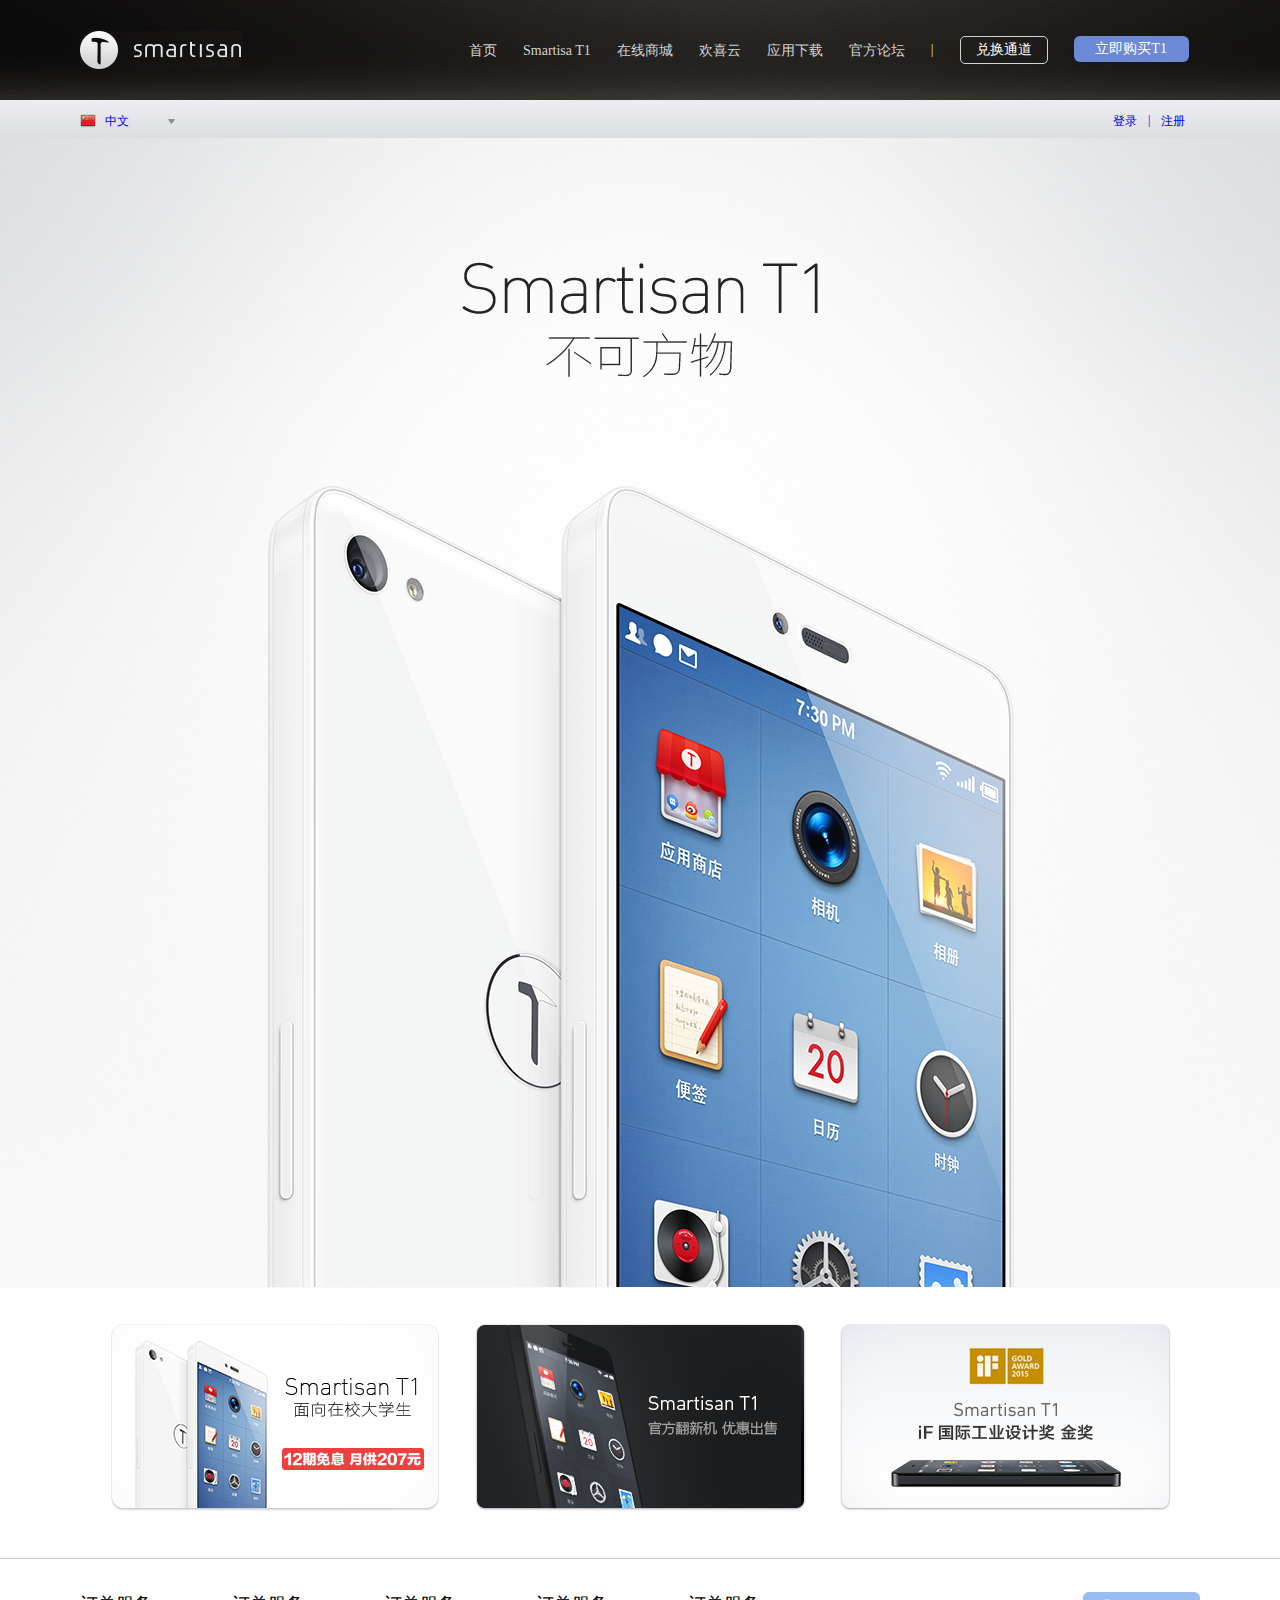
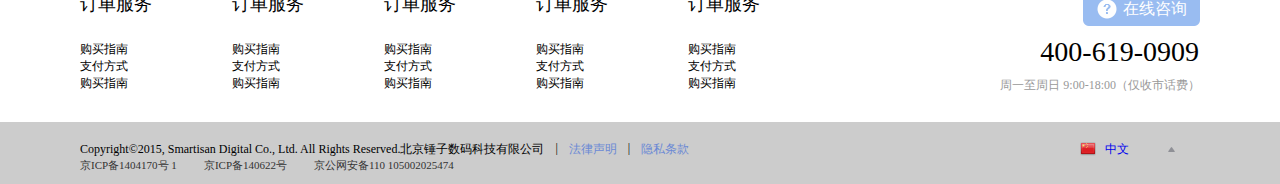
==== index.html @ 6a3a8b6c "index" ====
<!DOCTYPE html PUBLIC "-//W3C//DTD XHTML 1.0 Transitional//EN" "http://www.w3.org/TR/xhtml1/DTD/xhtml1-transitional.dtd">
<html xmlns="http://www.w3.org/1999/xhtml">
<head>
<meta name="keywords"content=""/>
<meta name="description" content="��ƪ��ҳ�ĸ�����һ�λ�������վ�Ľ�һ������"/>
<meta name="author"  content="��ҳ���ߵ�����">
<meta name="robots" content="" />
<meta http-equiv="Content��Type" content="text/html; charset=gb2312">
<title>������ҳ</title>
<link rel="stylesheet" type="text/css" href="./css/index.css">
</head>

<body>
<!--��������ʼ-->
   <div class="mainbavbox">
        <div class="mainbav">
		    <div  class="mainbav-left">
		          <img src="./images/chuizi_03.png">
		     </div>
			 <ul  class="mainbav-right">
			       <li class="mainbav-li"><a class="a" href="#">��ҳ</a></li>
			       <li class="mainbav-li"><a class="a" href="#">Smartisa T1</a></li>
			       <li class="mainbav-li"><a class="a" href="#">�����̳�</a></li>
			       <li class="mainbav-li"><a class="a" href="#">��ϲ��</a></li>
			       <li class="mainbav-li"><a class="a" href="#">Ӧ������</a></li>
			       <li class="mainbav-li"><a class="a" href="#">�ٷ���̳</a></li>
			       <li class="mainbav-li a">|</li>
			       <li class="mainbav-li"><a   id="a1" href="#">�һ�ͨ��</a></li>
			       <li class="mainbav-li"><a id="a2" href="#">��������T1</a></li>
			 </ul>
		</div>
   </div>
<!--������-->
   <div   class="navbox">
        <div class="nav">
		      <div class="nav-left">
			       <div class="nav-left-li nav-left-flag " ><img  src="./images/flag.png"></div>
		           <div class="nav-left-li"><a class="words" href="#">����</a></div>
				   <div class="nav-left-li "><img class="jiantou" src="./images/language-arrow.png"></div>
			  </div>
			  <ul class="nav-right">
			       <li class="nav-right-li"><a class="words1" href="#">��¼</a></li>
			       <li class="nav-right-li"><a class="words1" href="#">|</a></li>
			       <li class="nav-right-li"><a class="words1" href="#">ע��</a></li>
			  </ul>
		</div>
 </div>
   <!--����-->
   <div class="contentbox">
         <div class="content">
		     <img class="timu" src="./images/index-intro-image.png">
		     <img class="tupian" src="./images/index-product-image-white.png">
		 </div>
   </div>
  <!--����-->
 <div class="bottombox">
 <div class="bottom">
      <img class="bottom-left" src="./images/banner-instalment.png">
      <img class="bottom-center" src="./images/retread.png">
      <img  src="./images/banner-gold-award.png">
 </div>
 </div>       
 <!--ָ��-->
  <div class="guildbox">
     <div class="guild">
        <div class="one">
		     <div class="dingdan">��������</div >
		     <div><a id="one" href="#">����ָ��</a></div >
		     <div><a id="one" href="#">֧����ʽ</a></div >
		     <div><a id="one" href="#">����ָ��</a></div >
          </div>
		   <div class="two">
		     <div class="dingdan">��������</div >
		     <div><a id="one" href="#">����ָ��</a></div >
		     <div><a id="one" href="#">֧����ʽ</a></div >
		     <div><a id="one" href="#">����ָ��</a></div >
          </div>
		   <div class="three">
		     <div class="dingdan">��������</div >
		     <div><a id="one" href="#">����ָ��</a></div >
		     <div><a id="one" href="#">֧����ʽ</a></div >
		     <div><a id="one" href="#">����ָ��</a></div >
          </div>
		   <div class="four">
		     <div class="dingdan">��������</div >
		     <div><a id="one" href="#">����ָ��</a></div >
		     <div><a id="one" href="#">֧����ʽ</a></div >
		     <div><a id="one" href="#">����ָ��</a></div >
          </div>
		   <div class="five">
		     <div class="dingdan">��������</div >
		     <div><a id="one" href="#">����ָ��</a></div >
		     <div><a id="one" href="#">֧����ʽ</a></div >
		     <div><a id="one" href="#">����ָ��</a></div >
          </div>
		    <div class="wenhao" ><a id="wenhao" href="#">������ѯ</a></div>
			<div class="number"><a href="#" id="number">400-619-0909</a></div>
			<div class="time"><a href="#" id="time">��һ������ 9:00-18:00�������л��ѣ�</a></div>
     </div>
  </div>
<!--β-->
  <div class="footbox">
  <div class="foot">
        <div class="foot-left">
		       <div class="foot-left-one">
                    <div class="company">Copyright&copy;2015, Smartisan Digital Co., Ltd. All Rights Reserved.������������Ƽ����޹�˾</div>
                    <div class="company shu">|</div>
		            <div class="yinsi company"><a id="yinsi" href="#">��������</a></div>
			        <div class="shu company">|</div>
		            <div class="yinsi company"><a id="yinsi" href="#">��˽����</a></div>
			  </div>
			  <div class="foot-left-left">
			        <div class="mo">��ICP��1404170�� 1</div>
			        <div class="mo">��ICP��140622��</div>
			        <div class="mo">����������110 105002025474</div>
				</div>
        </div>
		<div class="foot-right">
		        <div class="foot-right-box">
				      <div class="foot-right-flag " id="flag"><img  src="./images/flag.png"></div>
		              <div class="foot-right-flag"><a class="words" href="#">����</a></div>
				      <div class="foot-right-flag"><img class="jiantou" src="./images/language-arrow-footer.png"></div>
				</div>
		</div>
</div>
  </div>
  </div>

   <!--<ul>
        <li>gtfh</li>
        <li>fdgsdg</li>
        <li>sfd</li>
        <li>gdfgd</li>
   </ul>-->
   </body>
</html>
---- css/index.css ----
body,p,ul,li,ol,dl,dt,dd,h1,h2,h3,h4,h5,h6,input{
    margin:0;
	padding:0;
	list-style:none;/*ȥ��СԲ��*/
	font-family:"΢���ź�"
	
}
a{
   text-decoration:none;}
.mainbavbox{
     width:100%;
	 height:100px;
	 background:url(../images/top-pumel-bg.jpg);
	 
}
.mainbav{
    width:1120px;
	height:69px;

	margin:0 auto;
	padding-top:31px;
}
.mainbav-left{
   width:161px;
   height:38px;

   float:left;
}
.mainbav-right{
   width:757px;
   height:38px;
   
   float:right;
}
.mainbav-li{
   float:left;
   margin-left:26px;
   line-height:38px;
    
}
.a{
text-decoration:none;
  font-size:14px;
  color:#d3d3d3;
}

.a:hover{color:white;}

#a1{
       display:block;
       width:86px;
	   height:26px;
	   border:1px #d3d3d3 solid;
	   border-radius:5px;
	   line-height:26px;
	   text-align:center;
	   margin:5px 0;
	   color:white;
	  font-size:14px;
}
   #a1:hover{border-color:white;}
#a2{
     display:block;
     width:115px;
	 height:26px;
	 background:#6b89d5;
	 border-radius:6px;
	 line-height:26px;
	   text-align:center;
	   margin:5px 0;
	   color:white;
	   	  font-size:14px;
}
 #a2:hover{background-color:white;}
 #a2:hover{color:black;}



.navbox{
     width:100%;
	 height:38px;
	 background:url(../images/global-gray-bg-light.jpg);

}
.nav{
    width:1120px;
	height:38px;

    margin:0 auto;
	padding-top:13px;
}
.nav-left{
    width:100px;
	height:15px;

    float:left;
	font-size:12px;
	
}

.nav-left-li{
   float:left;
}
.nav-left-flag{
   width:16px;
   height:15px;

   overflow:hidden;
}

.words{
 margin:0 9px;
   
}
.nav-right{
    width:98px;
	height:15px;
    float:right;

	font-size:12px;
}
.nav-right-li{
    float:left;
}
.jiantou{
   margin-top:6px;
   margin-left:30px;
  
}
.jiantou:hover{
    transform:rotate(180deg);
   transition:all 2s ease;
}
.words1{
   margin-left:11px;
}
.contentbox{
    width:100%;
	height:1150px;
	background:url(../images/index-background-image.jpg) -300px 0;

}
.content{
   width:1120px;
   height:1026px;

   margin:0 auto;
   text-align:center;
   padding-top:124px;

}
.timu{
  margin:0 auto 108px; 
  display:block; 
}





.bottombox{
   width:100%;
   height:186px;

   margin-top:36px;
}
.bottom{
   width:1120px;
   height:186px;

   margin:0 auto;
}
.bottom-left{

    margin-left:30px;
}

.bottom-center{
  margin:0 30px;
}




.guildbox{
   width:100%;
   height:163px;
   border-top:1px #ccc solid;
   background:white;
   margin-top:48px;
}
.guild{
   width:1120px;
   height:163px;
   background:white;
   margin:0 auto;
   border:1px solid white;
}


.dingdan{
   margin:32px 80px  25px 0;
   font-size:18px;
}

.one,.two,.three,.four,.five{
   float:left;

}
#one{
       color:black;
	   font-size:12px;
}
#one:hover{color:#6b89d5;}
.wenhao{
   width:77px;
   height:34px;
   margin:32px 0  0 113px;
   float:right;

   background:url(../img/need-help-button.png);
     padding-left:40px;
}
#wenhao{
    width:97px;
   height:34px;
    color:white;
   font-size:16px;
   line-height:34px;
   text-align:center;
}
.number{
   
   float:right;
}
#number{
     width:230px;
   height:51px;
   border:1px solid white;
   text-align:center;
   line-height:51px;
   font-size:28px;
   color:black;
}
.time{
  float:right;
}
#time{
     width:230px;
   height:17px;
   text-align:center;
   line-height:17px;
   font-size:12px;
   color:#999;
}
.footbox{
   width:100%;
   height:62px;
   background:#ccc;

}
.foot{
   width:1120px;
   height:43px;
   background:#ccc;
   margin:0 auto;
   padding-top:19px;
}
.foot-left{
  float:left;
}
.foot-left-one{
    width:700px;
	height:15px;
}
.company{
   font-size:12px;
      float:left;
   margin-right:11px;
}

.yinsi{
   float:left;
}
#yinsi{
      font-size:12px;
	  color:#6b89d5;

}

.foot-left-left{
    width:500px;
	height:15px;
}
.mo{
   font-size:11px;
   color:#333;
     float:left;
	 margin-right:27px;
}
.foot-right-flag{
   float:left;
}
.foot-right-box{
   width:120px;
   height:38px;
   background:#ccc;
  }
  .foot-right{
    float:right;
  }
  #flag{
     width:16px;
   height:15px;

   overflow:hidden;
  }
  .words{
    font-size:12px;
  }
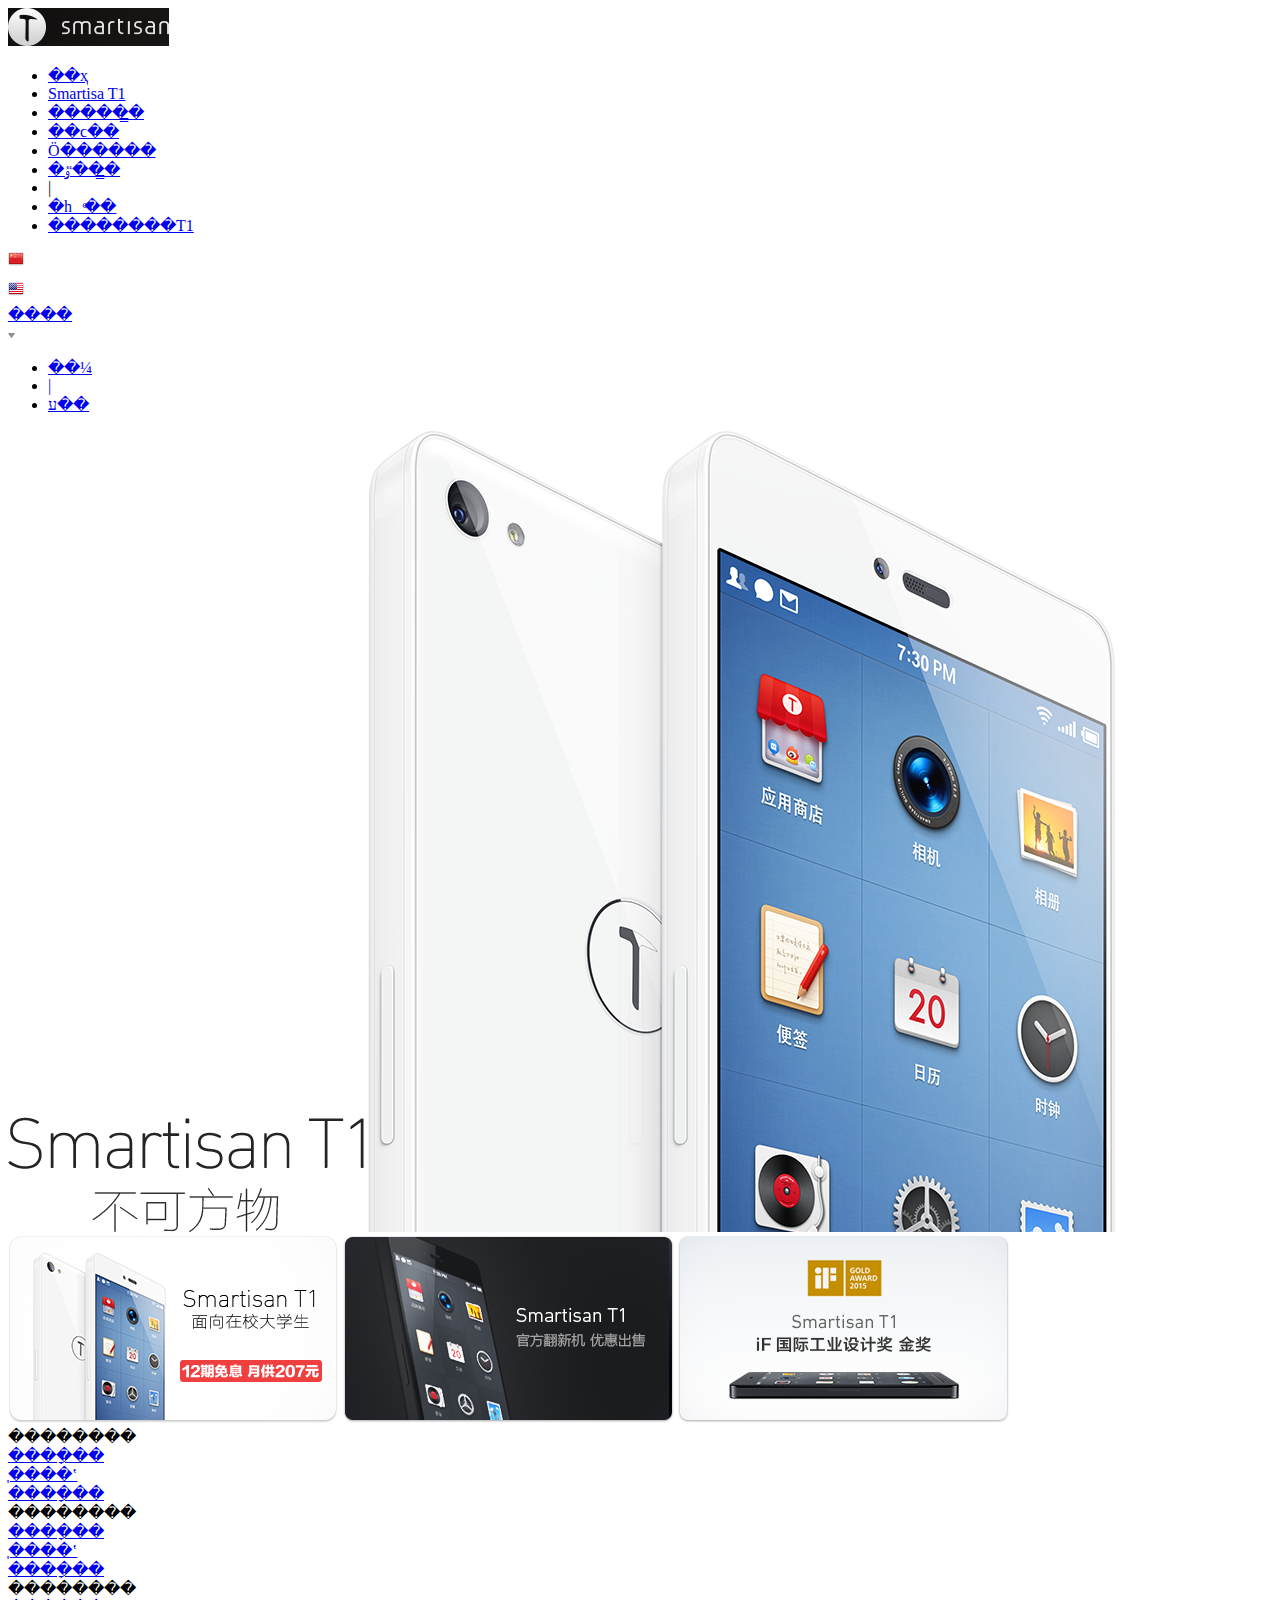
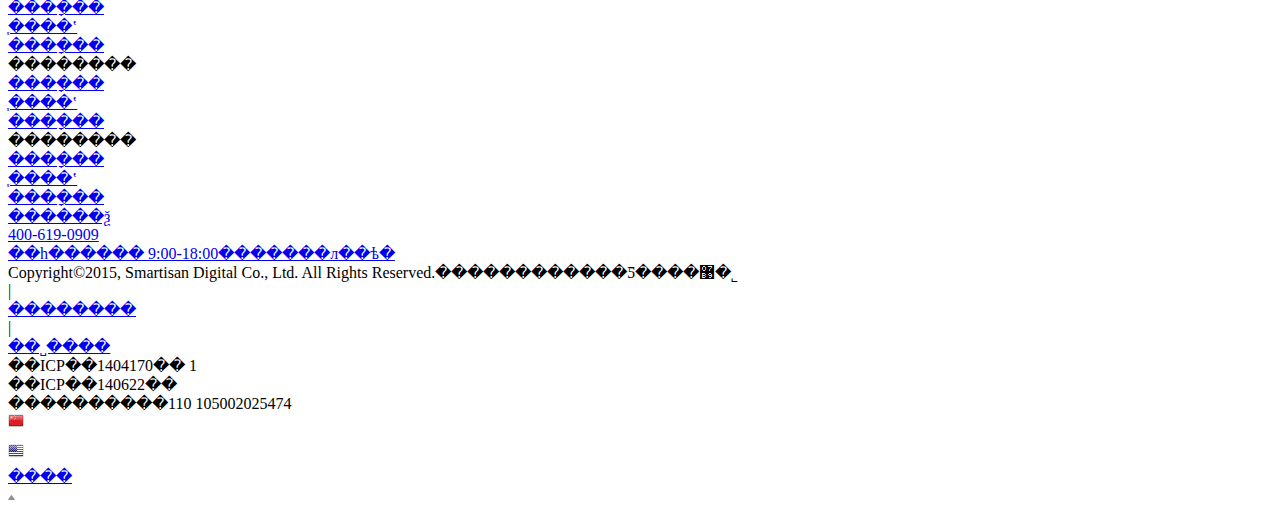
==== commit 1e79ee2d: "con" ====
--- a/index.html
+++ b/index.html
@@ -1,15 +1,9 @@
-<!DOCTYPE html PUBLIC "-//W3C//DTD XHTML 1.0 Transitional//EN" "http://www.w3.org/TR/xhtml1/DTD/xhtml1-transitional.dtd">
-<html xmlns="http://www.w3.org/1999/xhtml">
+<!doctype html>
+<html lang="en">
 <head>
-<meta name="keywords"content=""/>
-<meta name="description" content="��ƪ��ҳ�ĸ�����һ�λ�������վ�Ľ�һ������"/>
-<meta name="author"  content="��ҳ���ߵ�����">
-<meta name="robots" content="" />
-<meta http-equiv="Content��Type" content="text/html; charset=gb2312">
-<title>������ҳ</title>
-<link rel="stylesheet" type="text/css" href="./css/index.css">
+	<meta charset="UTF-8" />
+	<title>Document</title>
 </head>
-
 <body>
 <!--��������ʼ-->
    <div class="mainbavbox">
@@ -134,3 +128,6 @@
    </ul>-->
    </body>
 </html>
+
+
+
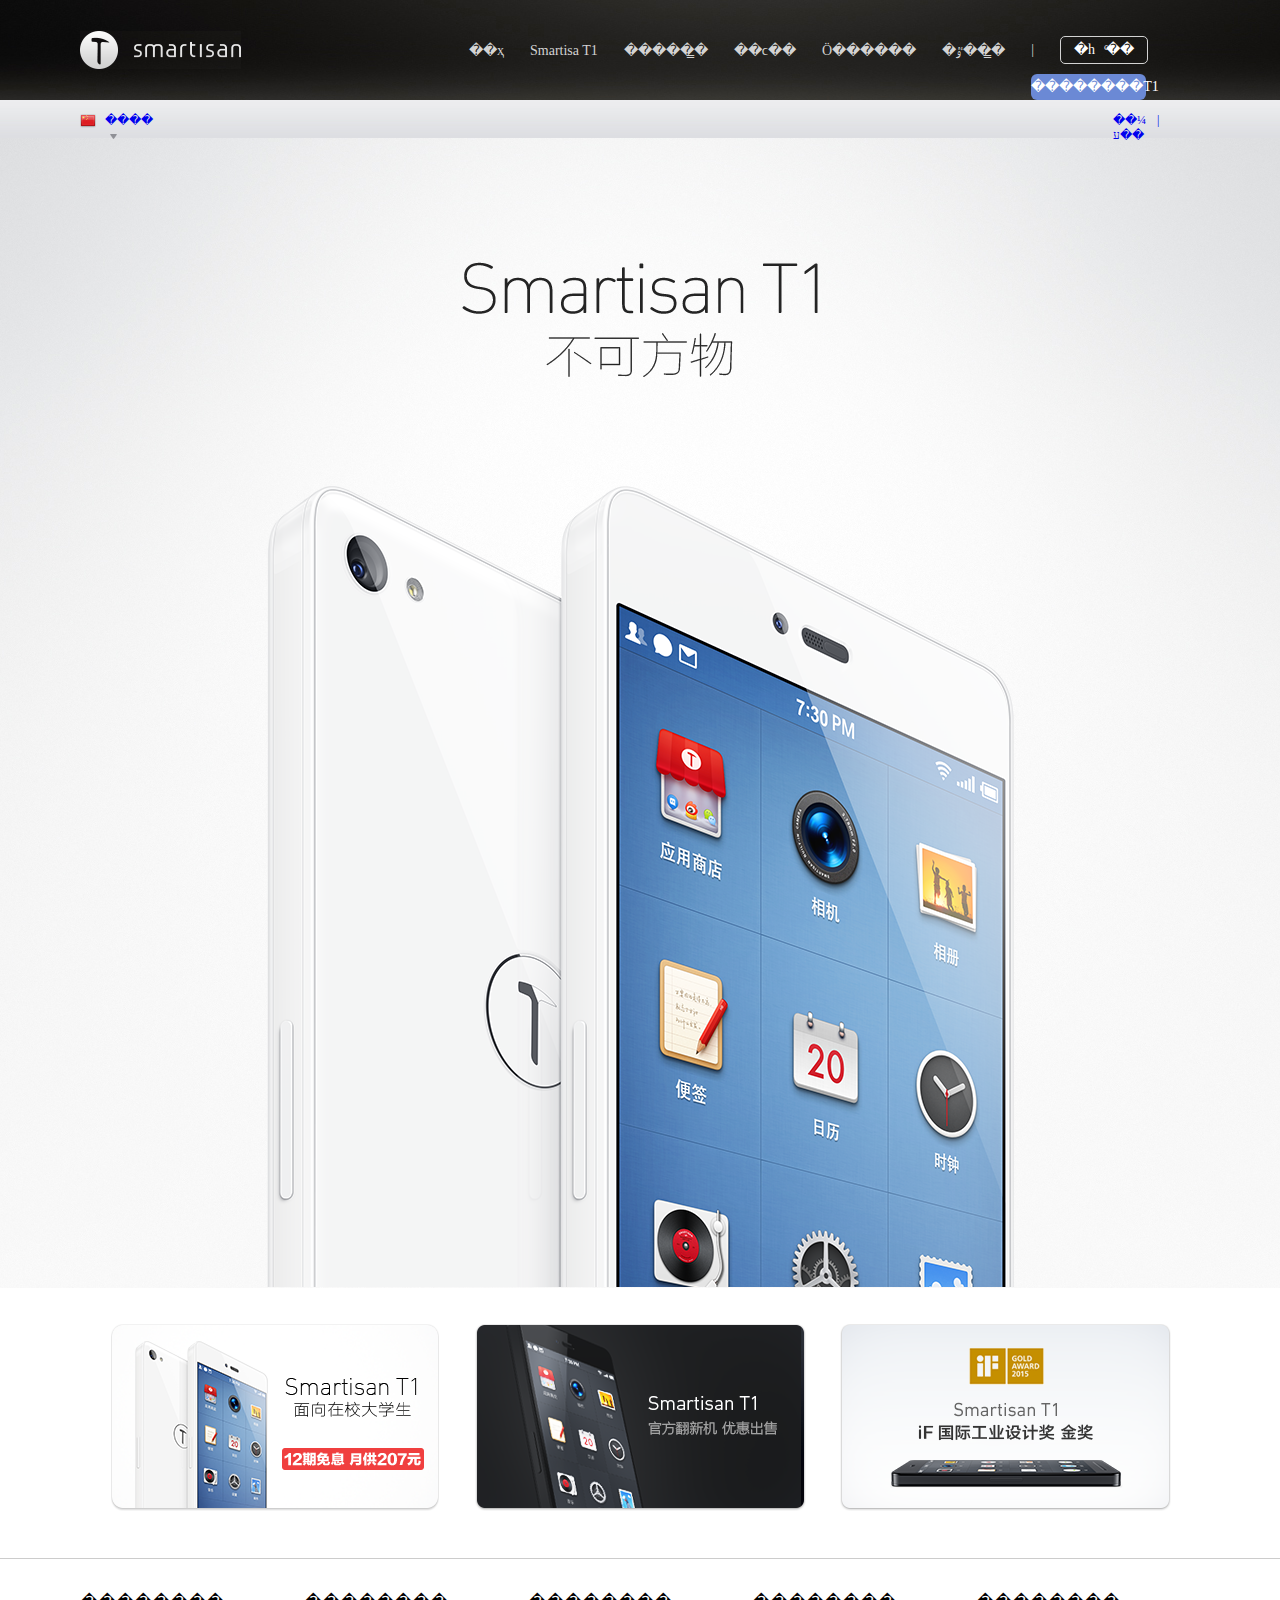
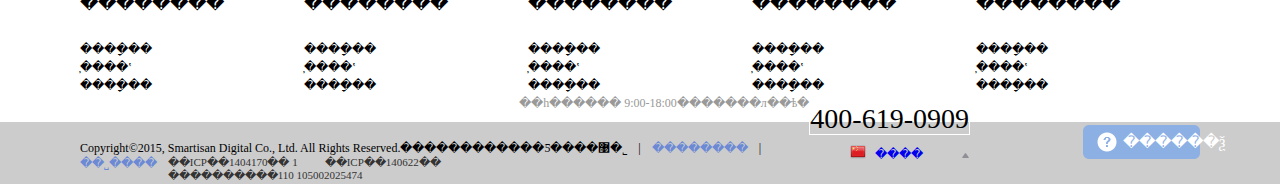
==== commit e8b3c783: "css" ====
--- a/index.html
+++ b/index.html
@@ -4,6 +4,7 @@
 	<meta charset="UTF-8" />
 	<title>Document</title>
 </head>
+<link rel="stylesheet" href="css/index.css">
 <body>
 <!--��������ʼ-->
    <div class="mainbavbox">
--- a/css/index.css
+++ b/css/index.css
@@ -0,0 +1,320 @@
+body,p,ul,li,ol,dl,dt,dd,h1,h2,h3,h4,h5,h6,input{
+    margin:0;
+	padding:0;
+	list-style:none;/*ȥ��СԲ��*/
+	font-family:"΢���ź�"
+	
+}
+a{
+   text-decoration:none;}
+.mainbavbox{
+     width:100%;
+	 height:100px;
+	 background:url(../images/top-pumel-bg.jpg);
+	 
+}
+.mainbav{
+    width:1120px;
+	height:69px;
+
+	margin:0 auto;
+	padding-top:31px;
+}
+.mainbav-left{
+   width:161px;
+   height:38px;
+
+   float:left;
+}
+.mainbav-right{
+   width:757px;
+   height:38px;
+   
+   float:right;
+}
+.mainbav-li{
+   float:left;
+   margin-left:26px;
+   line-height:38px;
+    
+}
+.a{
+text-decoration:none;
+  font-size:14px;
+  color:#d3d3d3;
+}
+
+.a:hover{color:white;}
+
+#a1{
+       display:block;
+       width:86px;
+	   height:26px;
+	   border:1px #d3d3d3 solid;
+	   border-radius:5px;
+	   line-height:26px;
+	   text-align:center;
+	   margin:5px 0;
+	   color:white;
+	  font-size:14px;
+}
+   #a1:hover{border-color:white;}
+#a2{
+     display:block;
+     width:115px;
+	 height:26px;
+	 background:#6b89d5;
+	 border-radius:6px;
+	 line-height:26px;
+	   text-align:center;
+	   margin:5px 0;
+	   color:white;
+	   	  font-size:14px;
+}
+ #a2:hover{background-color:white;}
+ #a2:hover{color:black;}
+
+
+
+.navbox{
+     width:100%;
+	 height:38px;
+	 background:url(../images/global-gray-bg-light.jpg);
+
+}
+.nav{
+    width:1120px;
+	height:38px;
+
+    margin:0 auto;
+	padding-top:13px;
+}
+.nav-left{
+    width:100px;
+	height:15px;
+
+    float:left;
+	font-size:12px;
+	
+}
+
+.nav-left-li{
+   float:left;
+}
+.nav-left-flag{
+   width:16px;
+   height:15px;
+
+   overflow:hidden;
+}
+
+.words{
+ margin:0 9px;
+   
+}
+.nav-right{
+    width:98px;
+	height:15px;
+    float:right;
+
+	font-size:12px;
+}
+.nav-right-li{
+    float:left;
+}
+.jiantou{
+   margin-top:6px;
+   margin-left:30px;
+  
+}
+.jiantou:hover{
+    transform:rotate(180deg);
+   transition:all 2s ease;
+}
+.words1{
+   margin-left:11px;
+}
+.contentbox{
+    width:100%;
+	height:1150px;
+	background:url(../images/index-background-image.jpg) -300px 0;
+
+}
+.content{
+   width:1120px;
+   height:1026px;
+
+   margin:0 auto;
+   text-align:center;
+   padding-top:124px;
+
+}
+.timu{
+  margin:0 auto 108px; 
+  display:block; 
+}
+
+
+
+
+
+.bottombox{
+   width:100%;
+   height:186px;
+
+   margin-top:36px;
+}
+.bottom{
+   width:1120px;
+   height:186px;
+
+   margin:0 auto;
+}
+.bottom-left{
+
+    margin-left:30px;
+}
+
+.bottom-center{
+  margin:0 30px;
+}
+
+
+
+
+.guildbox{
+   width:100%;
+   height:163px;
+   border-top:1px #ccc solid;
+   background:white;
+   margin-top:48px;
+}
+.guild{
+   width:1120px;
+   height:163px;
+   background:white;
+   margin:0 auto;
+   border:1px solid white;
+}
+
+
+.dingdan{
+   margin:32px 80px  25px 0;
+   font-size:18px;
+}
+
+.one,.two,.three,.four,.five{
+   float:left;
+
+}
+#one{
+       color:black;
+	   font-size:12px;
+}
+#one:hover{color:#6b89d5;}
+.wenhao{
+   width:77px;
+   height:34px;
+   margin:32px 0  0 113px;
+   float:right;
+
+   background:url(../img/need-help-button.png);
+     padding-left:40px;
+}
+#wenhao{
+    width:97px;
+   height:34px;
+    color:white;
+   font-size:16px;
+   line-height:34px;
+   text-align:center;
+}
+.number{
+   
+   float:right;
+}
+#number{
+     width:230px;
+   height:51px;
+   border:1px solid white;
+   text-align:center;
+   line-height:51px;
+   font-size:28px;
+   color:black;
+}
+.time{
+  float:right;
+}
+#time{
+     width:230px;
+   height:17px;
+   text-align:center;
+   line-height:17px;
+   font-size:12px;
+   color:#999;
+}
+.footbox{
+   width:100%;
+   height:62px;
+   background:#ccc;
+
+}
+.foot{
+   width:1120px;
+   height:43px;
+   background:#ccc;
+   margin:0 auto;
+   padding-top:19px;
+}
+.foot-left{
+  float:left;
+}
+.foot-left-one{
+    width:700px;
+	height:15px;
+}
+.company{
+   font-size:12px;
+      float:left;
+   margin-right:11px;
+}
+
+.yinsi{
+   float:left;
+}
+#yinsi{
+      font-size:12px;
+	  color:#6b89d5;
+
+}
+
+.foot-left-left{
+    width:500px;
+	height:15px;
+}
+.mo{
+   font-size:11px;
+   color:#333;
+     float:left;
+	 margin-right:27px;
+}
+.foot-right-flag{
+   float:left;
+}
+.foot-right-box{
+   width:120px;
+   height:38px;
+   background:#ccc;
+  }
+  .foot-right{
+    float:right;
+  }
+  #flag{
+     width:16px;
+   height:15px;
+
+   overflow:hidden;
+  }
+  .words{
+    font-size:12px;
+  }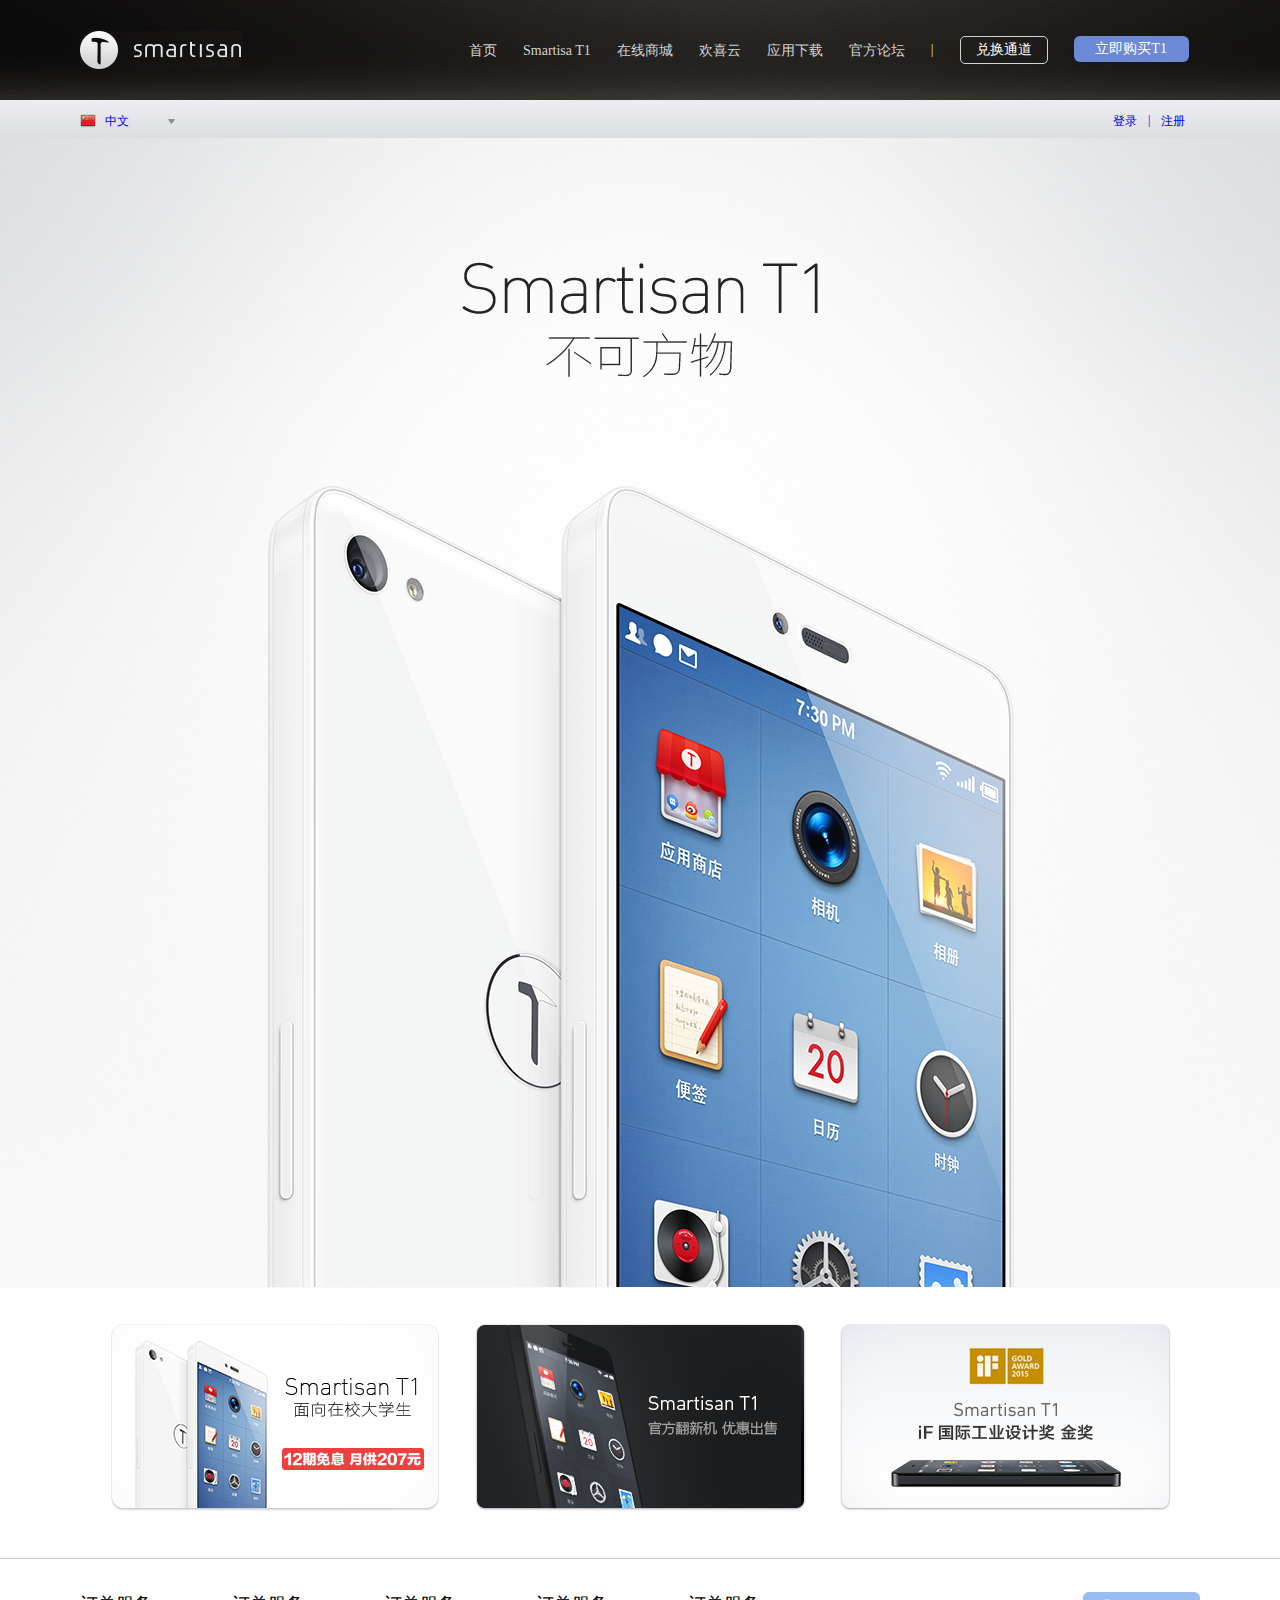
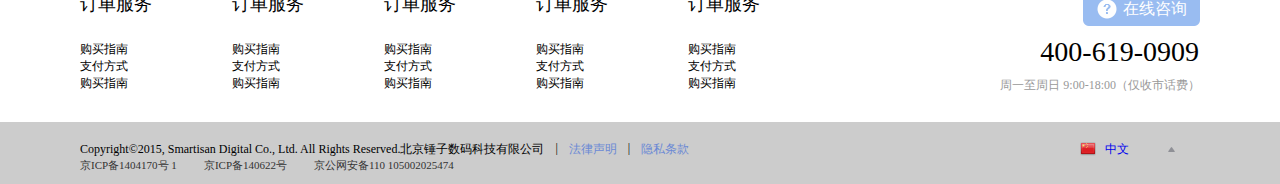
==== commit 0ca2e4b6: "index" ====
--- a/index.html
+++ b/index.html
@@ -1,10 +1,15 @@
-<!doctype html>
-<html lang="en">
+<!DOCTYPE html PUBLIC "-//W3C//DTD XHTML 1.0 Transitional//EN" "http://www.w3.org/TR/xhtml1/DTD/xhtml1-transitional.dtd">
+<html xmlns="http://www.w3.org/1999/xhtml">
 <head>
-	<meta charset="UTF-8" />
-	<title>Document</title>
+<meta name="keywords"content=""/>
+<meta name="description" content="��ƪ��ҳ�ĸ�����һ�λ�������վ�Ľ�һ������"/>
+<meta name="author"  content="��ҳ���ߵ�����">
+<meta name="robots" content="" />
+<meta http-equiv="Content��Type" content="text/html; charset=gb2312">
+<title>������ҳ</title>
+<link rel="stylesheet" type="text/css" href="./css/index.css">
 </head>
-<link rel="stylesheet" href="css/index.css">
+
 <body>
 <!--��������ʼ-->
    <div class="mainbavbox">
@@ -129,6 +134,3 @@
    </ul>-->
    </body>
 </html>
-
-
-
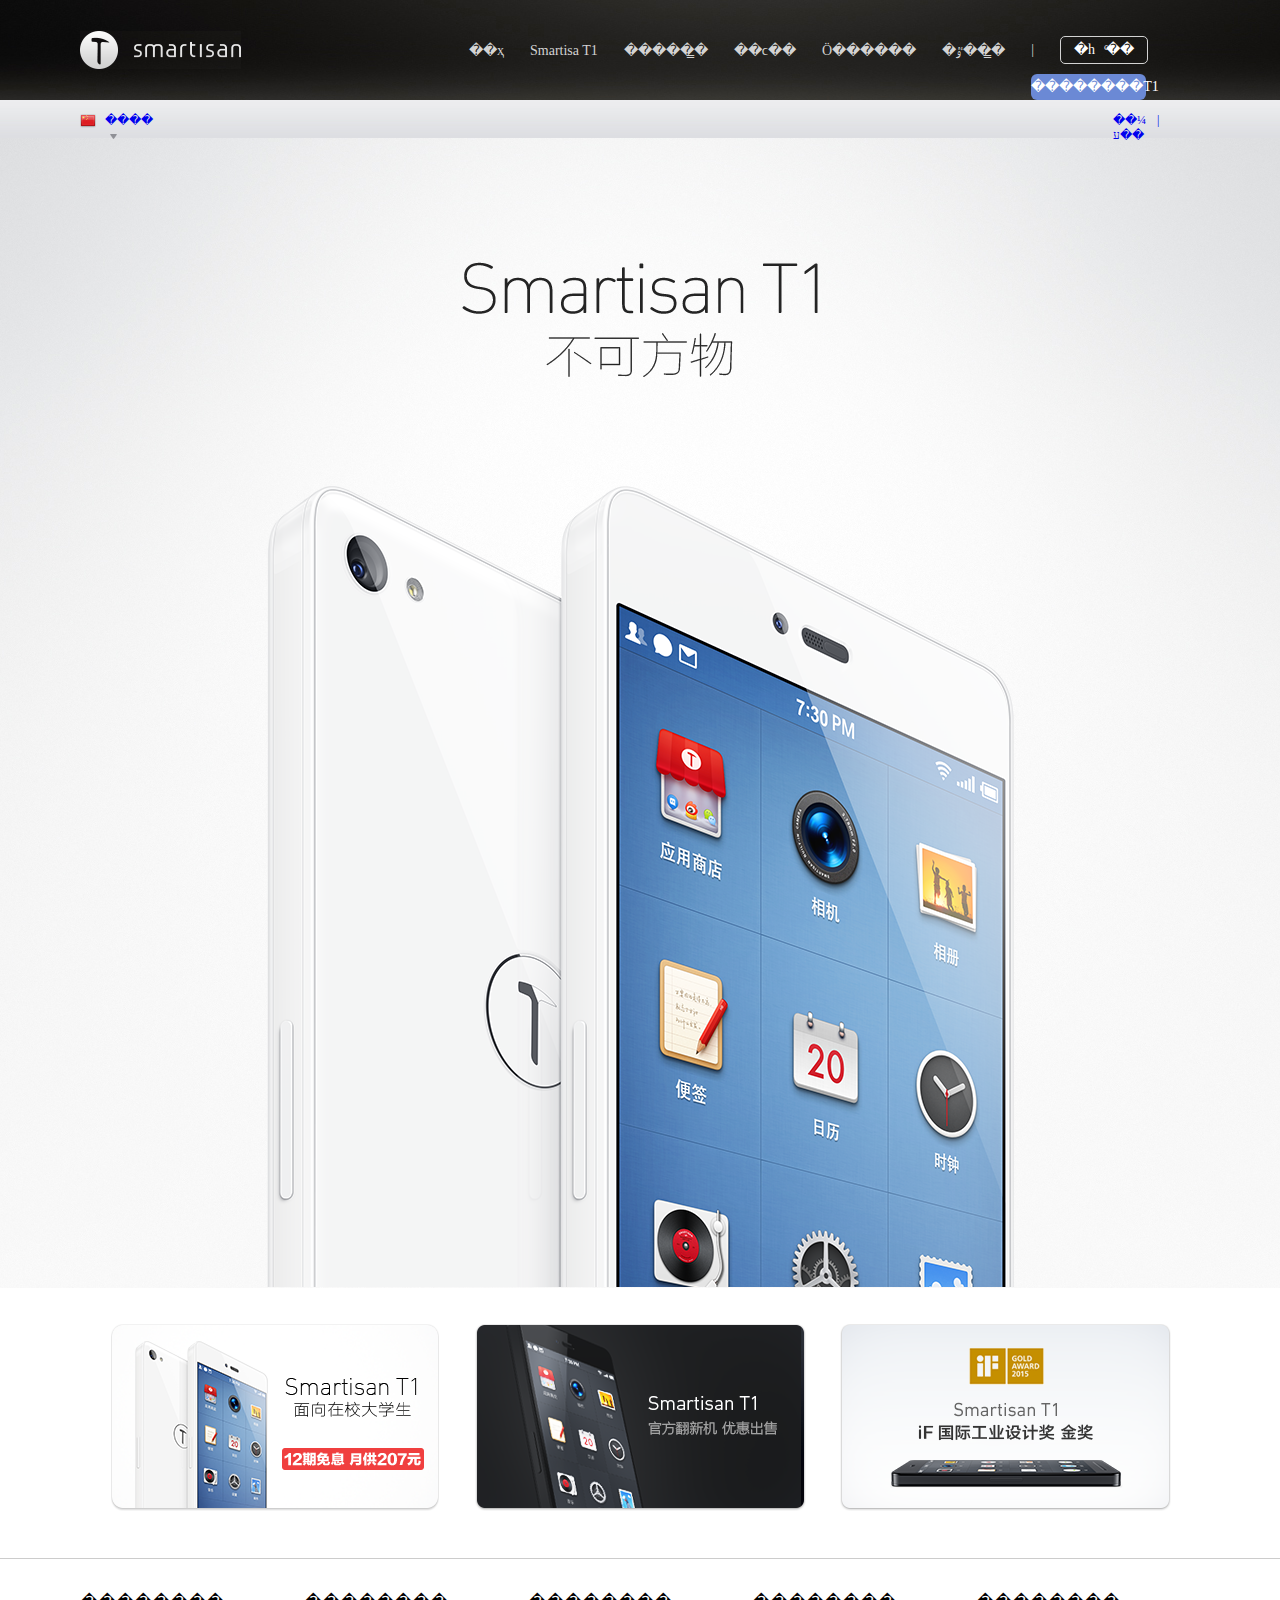
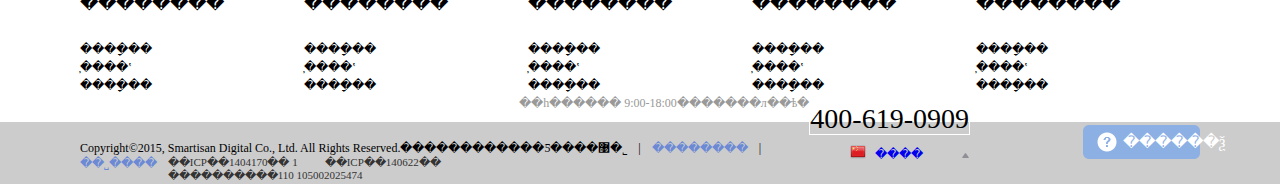
==== commit 1783b9fd: "/" ====
--- a/index.html
+++ b/index.html
@@ -1,15 +1,10 @@
-<!DOCTYPE html PUBLIC "-//W3C//DTD XHTML 1.0 Transitional//EN" "http://www.w3.org/TR/xhtml1/DTD/xhtml1-transitional.dtd">
-<html xmlns="http://www.w3.org/1999/xhtml">
+<!doctype html>
+<html lang="en">
 <head>
-<meta name="keywords"content=""/>
-<meta name="description" content="��ƪ��ҳ�ĸ�����һ�λ�������վ�Ľ�һ������"/>
-<meta name="author"  content="��ҳ���ߵ�����">
-<meta name="robots" content="" />
-<meta http-equiv="Content��Type" content="text/html; charset=gb2312">
-<title>������ҳ</title>
+	<meta charset="UTF-8" />
+	<title>������ҳ</title>
+</head>
 <link rel="stylesheet" type="text/css" href="./css/index.css">
-</head>
-
 <body>
 <!--��������ʼ-->
    <div class="mainbavbox">
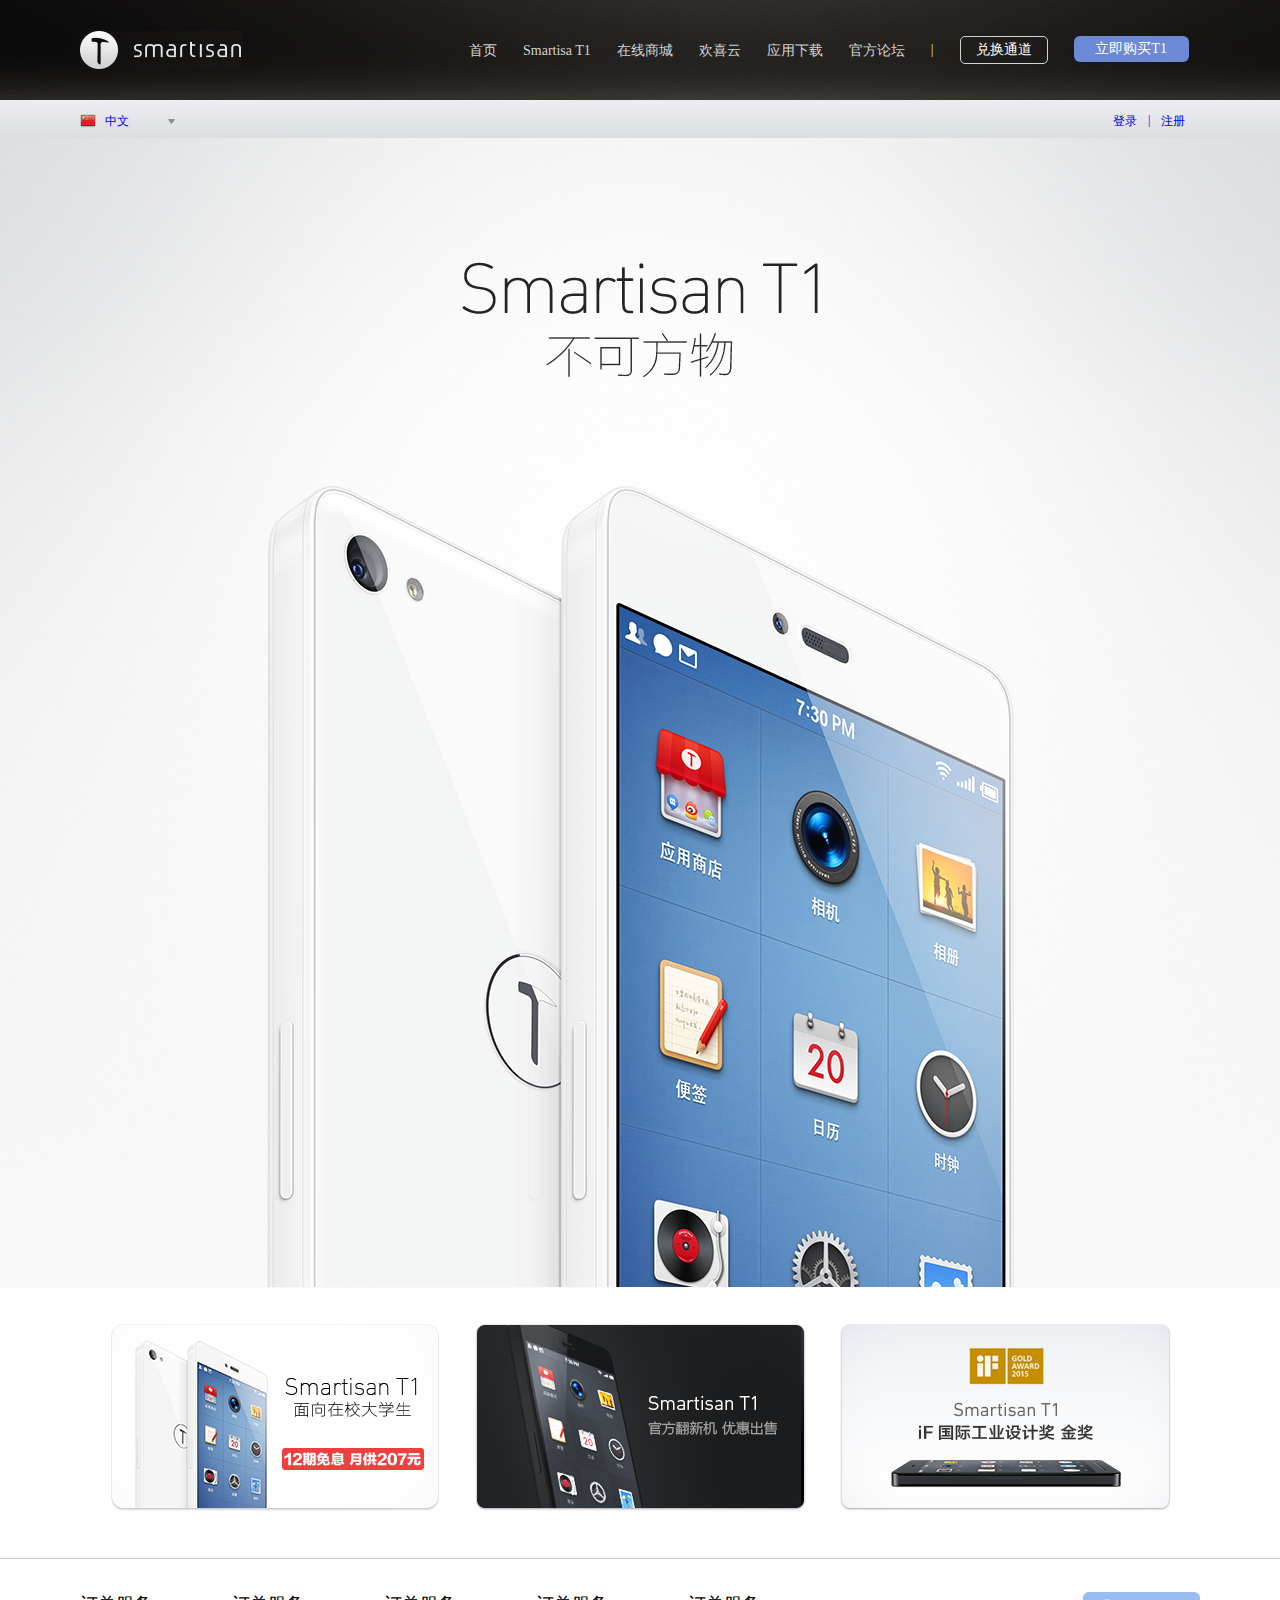
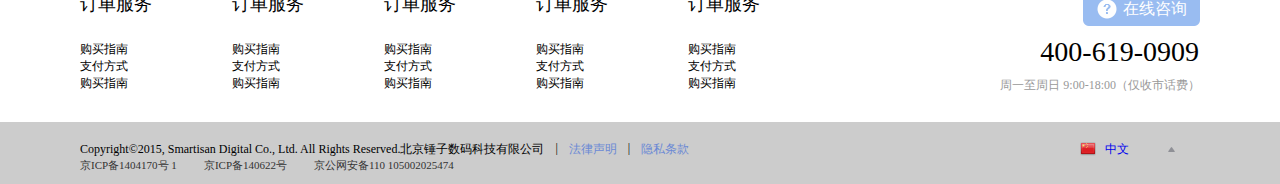
==== commit a6655bf5: "。" ====
--- a/index.html
+++ b/index.html
@@ -1,10 +1,15 @@
-<!doctype html>
-<html lang="en">
+<!DOCTYPE html PUBLIC "-//W3C//DTD XHTML 1.0 Transitional//EN" "http://www.w3.org/TR/xhtml1/DTD/xhtml1-transitional.dtd">
+<html xmlns="http://www.w3.org/1999/xhtml">
 <head>
-	<meta charset="UTF-8" />
-	<title>������ҳ</title>
+<meta name="keywords"content=""/>
+<meta name="description" content="��ƪ��ҳ�ĸ�����һ�λ�������վ�Ľ�һ������"/>
+<meta name="author"  content="��ҳ���ߵ�����">
+<meta name="robots" content="" />
+<meta http-equiv="Content��Type" content="text/html; charset=gb2312">
+<title>������ҳ</title>
+<link rel="stylesheet" type="text/css" href="./css/index.css">
 </head>
-<link rel="stylesheet" type="text/css" href="./css/index.css">
+
 <body>
 <!--��������ʼ-->
    <div class="mainbavbox">
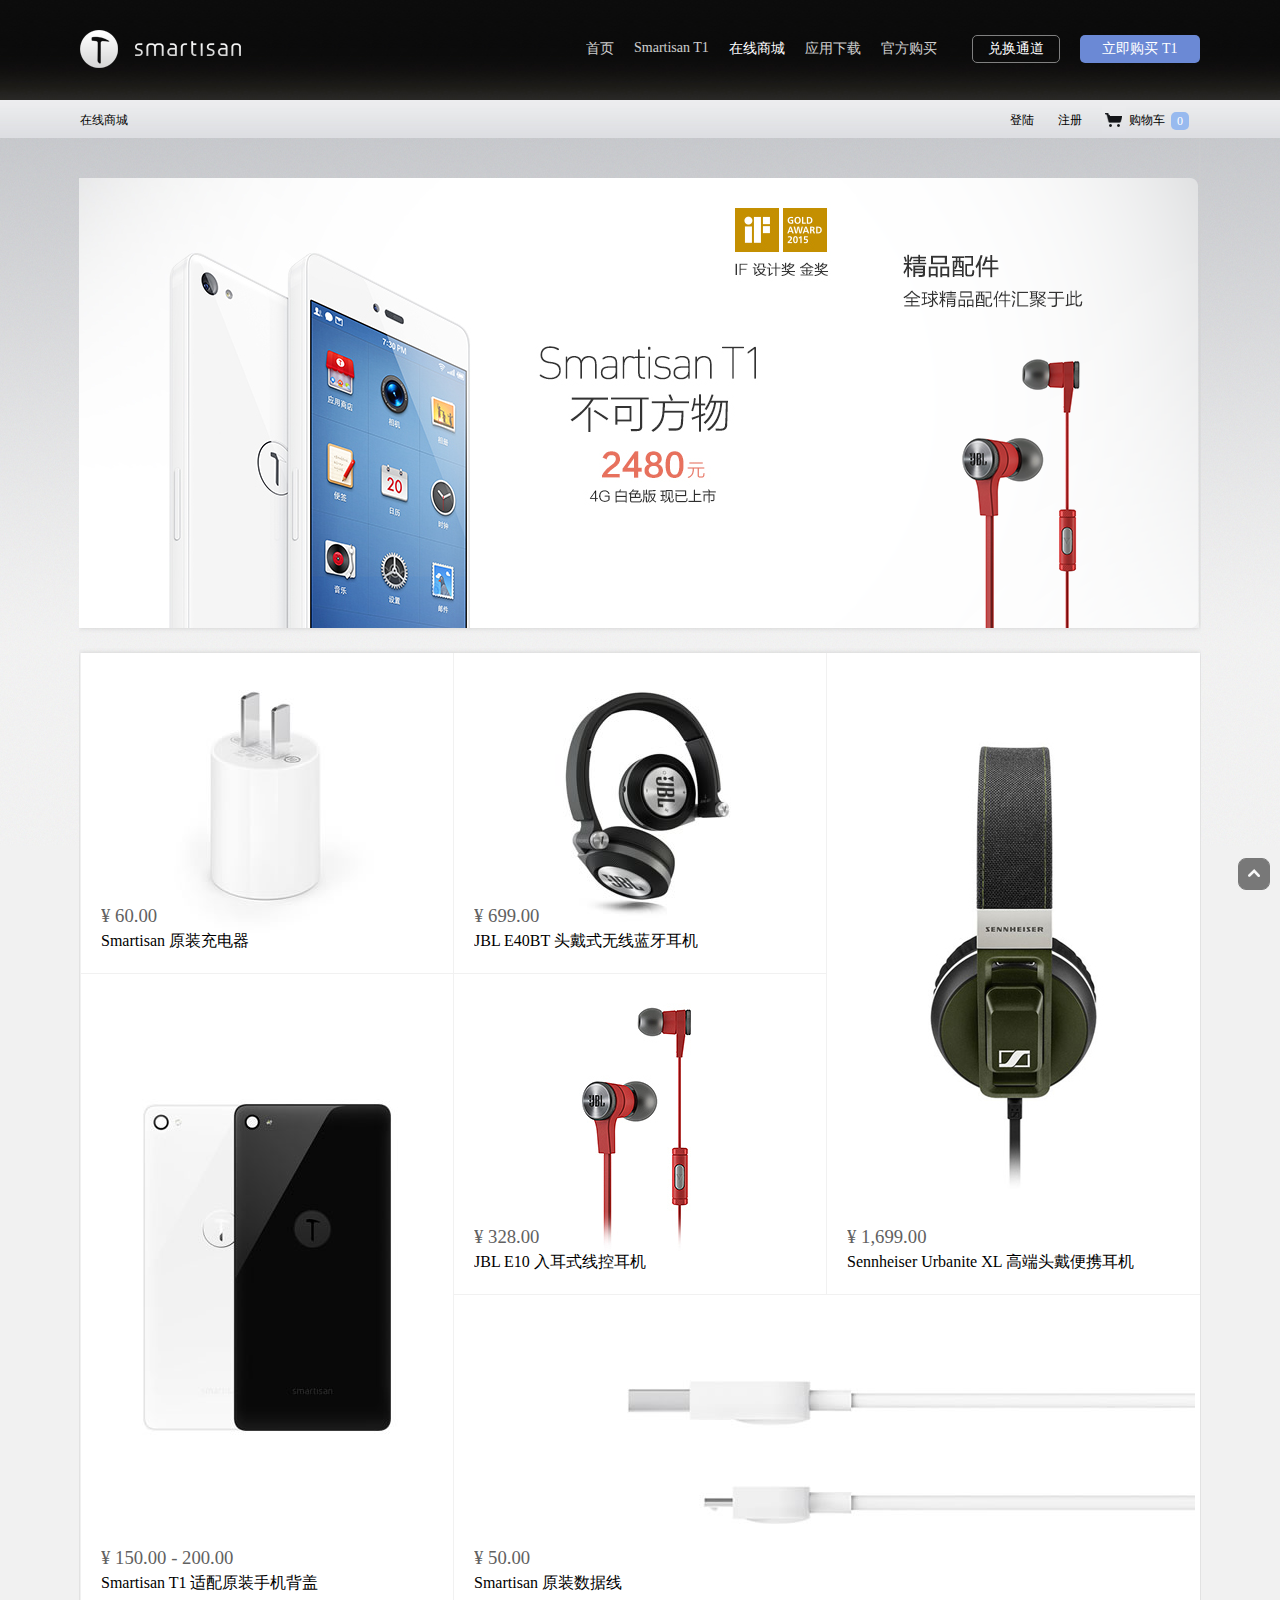
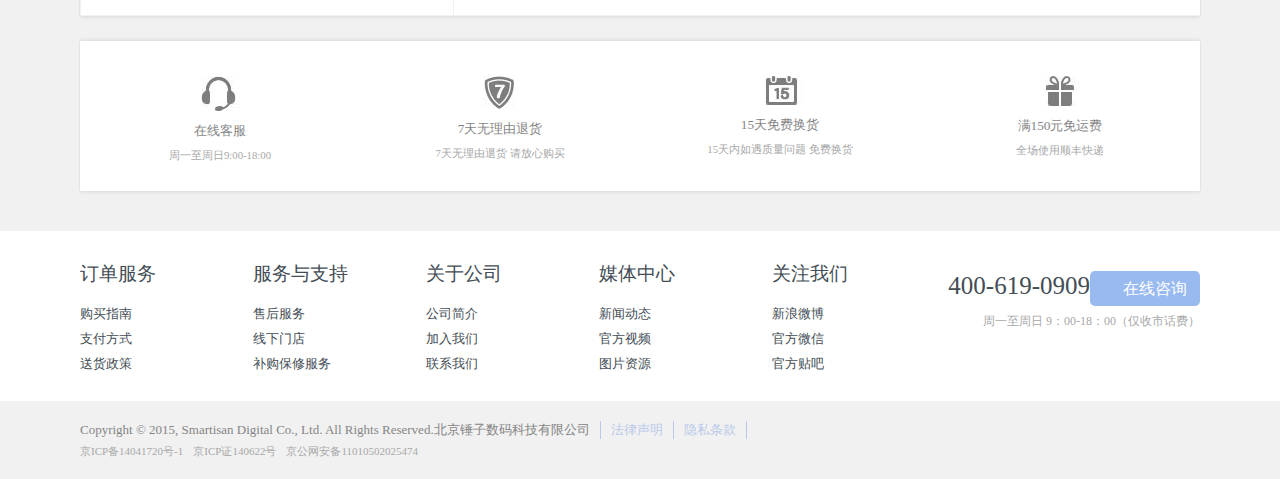
==== commit 8e597371: "cz" ====
--- a/index.html
+++ b/index.html
@@ -1,136 +1,177 @@
-<!DOCTYPE html PUBLIC "-//W3C//DTD XHTML 1.0 Transitional//EN" "http://www.w3.org/TR/xhtml1/DTD/xhtml1-transitional.dtd">
-<html xmlns="http://www.w3.org/1999/xhtml">
-<head>
-<meta name="keywords"content=""/>
-<meta name="description" content="��ƪ��ҳ�ĸ�����һ�λ�������վ�Ľ�һ������"/>
-<meta name="author"  content="��ҳ���ߵ�����">
-<meta name="robots" content="" />
-<meta http-equiv="Content��Type" content="text/html; charset=gb2312">
-<title>������ҳ</title>
-<link rel="stylesheet" type="text/css" href="./css/index.css">
-</head>
-
-<body>
-<!--��������ʼ-->
-   <div class="mainbavbox">
-        <div class="mainbav">
-		    <div  class="mainbav-left">
-		          <img src="./images/chuizi_03.png">
-		     </div>
-			 <ul  class="mainbav-right">
-			       <li class="mainbav-li"><a class="a" href="#">��ҳ</a></li>
-			       <li class="mainbav-li"><a class="a" href="#">Smartisa T1</a></li>
-			       <li class="mainbav-li"><a class="a" href="#">�����̳�</a></li>
-			       <li class="mainbav-li"><a class="a" href="#">��ϲ��</a></li>
-			       <li class="mainbav-li"><a class="a" href="#">Ӧ������</a></li>
-			       <li class="mainbav-li"><a class="a" href="#">�ٷ���̳</a></li>
-			       <li class="mainbav-li a">|</li>
-			       <li class="mainbav-li"><a   id="a1" href="#">�һ�ͨ��</a></li>
-			       <li class="mainbav-li"><a id="a2" href="#">��������T1</a></li>
-			 </ul>
+<html>
+<script src="http://localhost:8888/livereload.js">
+</script>
+<link rel="stylesheet" href="./css/index.css"/>
+<meta charset="utf-8"/>
+	<body >
+		<div id="da1">
+			<div id="fa">
+				<div class="smallhead"><img src="./images/logo.png"></div>
+				<div class="small">首页</div>
+				<div class="small" >Smartisan T1</div>
+				<div class="small" id="now" >在线商城</div>
+				<div class="small">应用下载</div>
+				<div class="small">官方购买</div>
+				<div class="smallother">
+					<div class="smallsp">
+						<div class="ziticolor">兑换通道</div>
+					</div>
+					<div class="smallsp" id="liji">立即购买 T1</div>
+				</div>	
+		    </div>
 		</div>
-   </div>
-<!--������-->
-   <div   class="navbox">
-        <div class="nav">
-		      <div class="nav-left">
-			       <div class="nav-left-li nav-left-flag " ><img  src="./images/flag.png"></div>
-		           <div class="nav-left-li"><a class="words" href="#">����</a></div>
-				   <div class="nav-left-li "><img class="jiantou" src="./images/language-arrow.png"></div>
-			  </div>
-			  <ul class="nav-right">
-			       <li class="nav-right-li"><a class="words1" href="#">��¼</a></li>
-			       <li class="nav-right-li"><a class="words1" href="#">|</a></li>
-			       <li class="nav-right-li"><a class="words1" href="#">ע��</a></li>
-			  </ul>
+		<div id="datwo">
+			<div id="fatwo">
+				<div class="smallheadtwo">在线商城</div>
+				<div class="smalltwo">登陆</div>
+				<div class="smalltwo">注册</div>
+				<div class="smalltwo" id="sp">
+					<div class="zero">0</div>
+					<img src="./images/gouwuche.png">
+					购物车	
+				</div>
+			</div>
 		</div>
- </div>
-   <!--����-->
-   <div class="contentbox">
-         <div class="content">
-		     <img class="timu" src="./images/index-intro-image.png">
-		     <img class="tupian" src="./images/index-product-image-white.png">
-		 </div>
-   </div>
-  <!--����-->
- <div class="bottombox">
- <div class="bottom">
-      <img class="bottom-left" src="./images/banner-instalment.png">
-      <img class="bottom-center" src="./images/retread.png">
-      <img  src="./images/banner-gold-award.png">
- </div>
- </div>       
- <!--ָ��-->
-  <div class="guildbox">
-     <div class="guild">
-        <div class="one">
-		     <div class="dingdan">��������</div >
-		     <div><a id="one" href="#">����ָ��</a></div >
-		     <div><a id="one" href="#">֧����ʽ</a></div >
-		     <div><a id="one" href="#">����ָ��</a></div >
-          </div>
-		   <div class="two">
-		     <div class="dingdan">��������</div >
-		     <div><a id="one" href="#">����ָ��</a></div >
-		     <div><a id="one" href="#">֧����ʽ</a></div >
-		     <div><a id="one" href="#">����ָ��</a></div >
-          </div>
-		   <div class="three">
-		     <div class="dingdan">��������</div >
-		     <div><a id="one" href="#">����ָ��</a></div >
-		     <div><a id="one" href="#">֧����ʽ</a></div >
-		     <div><a id="one" href="#">����ָ��</a></div >
-          </div>
-		   <div class="four">
-		     <div class="dingdan">��������</div >
-		     <div><a id="one" href="#">����ָ��</a></div >
-		     <div><a id="one" href="#">֧����ʽ</a></div >
-		     <div><a id="one" href="#">����ָ��</a></div >
-          </div>
-		   <div class="five">
-		     <div class="dingdan">��������</div >
-		     <div><a id="one" href="#">����ָ��</a></div >
-		     <div><a id="one" href="#">֧����ʽ</a></div >
-		     <div><a id="one" href="#">����ָ��</a></div >
-          </div>
-		    <div class="wenhao" ><a id="wenhao" href="#">������ѯ</a></div>
-			<div class="number"><a href="#" id="number">400-619-0909</a></div>
-			<div class="time"><a href="#" id="time">��һ������ 9:00-18:00�������л��ѣ�</a></div>
-     </div>
-  </div>
-<!--β-->
-  <div class="footbox">
-  <div class="foot">
-        <div class="foot-left">
-		       <div class="foot-left-one">
-                    <div class="company">Copyright&copy;2015, Smartisan Digital Co., Ltd. All Rights Reserved.������������Ƽ����޹�˾</div>
-                    <div class="company shu">|</div>
-		            <div class="yinsi company"><a id="yinsi" href="#">��������</a></div>
-			        <div class="shu company">|</div>
-		            <div class="yinsi company"><a id="yinsi" href="#">��˽����</a></div>
-			  </div>
-			  <div class="foot-left-left">
-			        <div class="mo">��ICP��1404170�� 1</div>
-			        <div class="mo">��ICP��140622��</div>
-			        <div class="mo">����������110 105002025474</div>
+		<div id="allof">
+			<div id="all">
+				<div id="frist">
+					<div class="zuo">
+						<img src="./images/banner.jpg"/>
+					</div>
+					<div class="you">
+						<img src="./images/banner1.png"/>
+					</div>
 				</div>
-        </div>
-		<div class="foot-right">
-		        <div class="foot-right-box">
-				      <div class="foot-right-flag " id="flag"><img  src="./images/flag.png"></div>
-		              <div class="foot-right-flag"><a class="words" href="#">����</a></div>
-				      <div class="foot-right-flag"><img class="jiantou" src="./images/language-arrow-footer.png"></div>
+				<div id="second">
+					<div class="item one">
+						<div class="zhao"></div>
+						<div class="font">
+							<h3>¥ 60.00</h3>
+							<h4>Smartisan 原装充电器</h4>
+						</div>
+						<img src="./images/1.jpg"/>
+					</div>
+					<div class="item two">
+						<div class="zhao"></div>
+						<div class="font">
+							<h3>¥ 699.00</h3>
+							<h4>JBL E40BT 头戴式无线蓝牙耳机</h4>
+						</div>
+						<img src="./images/2.jpg"/>
+					</div>
+					<div class="item three">
+						<div class="zhao"></div>
+						<div class="font">
+							<h3>¥ 1,699.00</h3>
+							<h4>Sennheiser Urbanite XL 高端头戴便携耳机</h4>
+						</div>
+						<img src="./images/3.jpg"/>
+					</div>
+					<div class="item four">
+						<div class="zhao"></div>
+						<div class="font">
+							<h3>¥ 150.00 - 200.00</h3>
+							<h4>Smartisan T1 适配原装手机背盖</h4>
+						</div>
+						<img src="./images/4.jpg"/>
+					</div>
+					<div class="item five">
+						<div class="zhao"></div>
+						<div class="font">
+							<h3>¥ 328.00</h3>
+							<h4>JBL E10 入耳式线控耳机</h4>
+						</div>
+						<img src="./images/5.jpg"/>
+					</div>
+					<div class="item six">
+						<div class="zhao"></div>
+						<div class="font">
+							<h3>¥ 50.00</h3>
+							<h4>Smartisan 原装数据线</h4>
+						</div>
+						<img src="./images/6.jpg"/>
+					</div>
 				</div>
+				<div id="thridly">
+					<div class="service">
+						<img src="./images/11.jpg">
+						<h5>在线客服</h5>
+						<h6 class="zhou">周一至周日9:00-18:00</h6>
+					</div>
+					<div class="service">
+						<img src="./images/22.jpg">
+						<h5>7天无理由退货</h5>
+						<h6 class="zhou">7天无理由退货 请放心购买</h6>
+					</div>
+					<div class="service">
+						<img src="./images/33.jpg">
+						<h5>15天免费换货</h5>
+						<h6 class="zhou">15天内如遇质量问题 免费换货</h6>
+					</div>
+					<div class="service">
+						<img src="./images/44.jpg">
+						<h5>满150元免运费</h5>
+						<h6 class="zhou">全场使用顺丰快递</h6>
+					</div>
+				</div>
+			</div>
+			<div id="last">
+				<div class="zhong">
+					<div class="info">
+						<h3>订单服务</h3>
+						<h5>购买指南</h5>
+						<h5>支付方式</h5>
+						<h5>送货政策</h5>
+					</div>
+					<div class="info">
+						<h3>服务与支持</h3>
+						<h5>售后服务</h5>
+						<h5>线下门店</h5>
+						<h5>补购保修服务</h5>
+					</div>
+					<div class="info">
+						<h3>关于公司</h3>
+						<h5>公司简介</h5>
+						<h5>加入我们</h5>
+						<h5>联系我们</h5>
+					</div>
+					<div class="info">
+						<h3>媒体中心</h3>
+						<h5>新闻动态</h5>
+						<h5>官方视频</h5>
+						<h5>图片资源</h5>
+					</div>
+					<div class="info">
+						<h3>关注我们</h3>
+						<h5>新浪微博</h5>
+						<h5>官方微信</h5>
+						<h5>官方贴吧</h5>
+					</div>
+					<div class="box">
+						<div class="what">
+							<p>在线咨询</p>
+						</div>
+						<div class="phone">
+							<div class="phonenumber">400-619-0909</div>
+						</div>
+						<div class="mytime">
+							<div class="time">周一至周日 9：00-18：00（仅收市话费）</div>
+						</div>
+					</div>	
+				</div>	
+			</div>
+			<div class="zuihou">
+				<div class="ltd">
+					<div class="zuihouzi">Copyright © 2015, Smartisan Digital Co., Ltd. All Rights Reserved.北京锤子数码科技有限公司
+					</div>
+					<div class="zuihouzi jieshu" id="qudiao">法律声明</div>
+					<div class="zuihouzi jieshu">隐私条款</div>
+				</div>	
+				<div class="zuihouzixia">京ICP备14041720号-1</div>
+				<div class="zuihouzixia">京ICP证140622号</div>
+				<div class="zuihouzixia">京公网安备11010502025474</div>
+			</div>
 		</div>
-</div>
-  </div>
-  </div>
-
-   <!--<ul>
-        <li>gtfh</li>
-        <li>fdgsdg</li>
-        <li>sfd</li>
-        <li>gdfgd</li>
-   </ul>-->
-   </body>
-</html>
+		<div class="cube"></div>
+	</body>
+</html>--- a/css/index.css
+++ b/css/index.css
@@ -1,320 +1,409 @@
-body,p,ul,li,ol,dl,dt,dd,h1,h2,h3,h4,h5,h6,input{
-    margin:0;
-	padding:0;
-	list-style:none;/*ȥ��СԲ��*/
-	font-family:"΢���ź�"
+body{
+	padding: 0;
+	margin:0;
+	min-width: 1200px;
+	font-family: "Microsoft Yahei";
 	
 }
-a{
-   text-decoration:none;}
-.mainbavbox{
-     width:100%;
-	 height:100px;
-	 background:url(../images/top-pumel-bg.jpg);
-	 
-}
-.mainbav{
-    width:1120px;
-	height:69px;
+h1,h2,h3,h4,h5,h6,p{
+	margin: 0;
+	font-weight: normal;
+}
+#da1{
+	width: 100%;
+	height: 100px;
+	background-image: url("../images/top-black-bg.jpg");
+	background-repeat: repeat-x;
+	font-size: 14px;
+}
+#fa{
+	width: 1120px;
+	height: 70px;
+	/*border: 1px solid red;*/
+	margin-right: auto;
+	margin-left: auto;
 
-	margin:0 auto;
-	padding-top:31px;
-}
-.mainbav-left{
-   width:161px;
-   height:38px;
+}
+.smallhead{
+	width: 161px;
+	height: 38px;
+	/*border: 1px solid red;*/
+	/*background-color: green;*/
+	float: left;
+	margin-right: 325px;
+	margin-top: 30px;
+}
+.small{
+	float: left;
+	margin-top: 40px;
+	text-align: center;
+	color:#ffffff;
+	margin-left: 20px;
+	border-radius: 5px;
+	opacity: 0.8;
+	-webkit-transition:all 0.625s ease;
+	transition:all 0.625s ease;
+	-moz-transition:all 0.625s ease;
+	-o-transition:all 0.625s ease;
+}
+.small:hover{
+	opacity: 1;
+}
+#now{
+	opacity: 1;
+}
+.smallother{
+	float: right;
+}
+.smallsp{
+	float: left;	
+	margin-left: 20px;
+	border-radius: 5px;
+	text-align: center;
+	color: white;
+}
+.ziticolor{ 
+	width: 86px;
+	height: 26px;
+	line-height: 26px;
+	margin-top: 35px;
+	border-radius: 5px;
+	border: 1px solid gray;
+	opacity:1;
+	-webkit-transition:all 0.625s ease;
+	transition:all 0.625s ease;
+	-moz-transition:all 0.625s ease;
+	-o-transition:all 0.625s ease;
+}
+.ziticolor:hover{
+	border: 1px solid white;
+}
+#liji{
+	width: 120px;
+	height: 28px;
+	line-height: 28px;
+	margin-top: 35px;
+	background-color: #6b89d5;
+	opacity: 1;
+	-webkit-transition:all 0.625s ease;
+	transition:all 0.625s ease;
+	-moz-transition:all 0.625s ease;
+	-o-transition:all 0.625s ease;
+}
+#liji:hover{
+	color: black;
+	background-color: white;
+}
+#datwo{
+	width: 100%;
+	height: 38px;
+	background-image: url("../images/global-gray-bg.jpg");
+	background-repeat: repeat-x;
+	font-size: 12px;
+}
+#fatwo{
+	width: 1120px;
+	height: 38px;
+	/*border: 1px solid red;*/
+	margin-right: auto;
+	margin-left: auto;
+}
+.smallheadtwo{
+	width: 161px;
+	height: 38px;
+	/*border: 1px solid red;*/
+	float: left;
+	margin-right: 757px;
+	line-height: 40px;
+}
+.smalltwo{
+	width: 48px;
+	height: 38px;
+	/*border: 1px solid red;*/
+	float: left;
+	text-align: center;
+	line-height: 40px;
+	-webkit-transition:all 0.625s ease;
+	transition:all 0.625s ease;
+	-moz-transition:all 0.625s ease;
+	-o-transition:all 0.625s ease;
+}
+#sp{
+	width: 105px;
+	height: 38px;
+	position: relative;	
+}
+.smalltwo img{
+	position: absolute;
+	left: 8px;
+	bottom: 4px;
+}
+.zero{
+	width: 18px;
+	height: 18px;
+	background-color: #98baef;
+	color: white;
+	line-height:18px;
+	position: absolute;
+	right: 10px;
+	bottom: 8px;
+	border-radius: 5px;
+}
+.smalltwo:hover{
+	color:#84a3e3;
+}
+#allof{
+	overflow: hidden;
+	/*border: 1px solid rgb(241,241,241);*/
+	background-image: url("../images/con-bg.jpg");
+	background-repeat: repeat-x;
+	background-color: rgb(241,241,241);
+}
+#all{
+	width: 1122px;
+	overflow: hidden;
+	/*border: 1px solid red;*/
+	margin-left: auto;
+	margin-right: auto;
+}
+#frist{
+	width: 1120px;
+	/*height: 450px;*/
+	/*border: 2px solid red;*/
+	padding-top: 40px;
+	overflow: hidden;
+	box-shadow: 0 0 5px #cdcdcd;
+}
+.zuo{
+	width: 778px;
+	height: 450px;
+	/*border: 1px solid red;*/
+	float: left;
+}
+.you{
+	width: 340px;
+	height: 450px;
+	/*border: 1px solid red;*/
+	float: left;
+}
+#second{
+	width: 1120px;
+	/*height: 948px;*/
+	/*border: 1px solid black;*/
+	margin:25px auto;	
+	overflow: hidden;
+	box-shadow: 0 0 5px #cdcdcd;
+}
+.item{
+	border: 1px solid #f1f1f1;
+	float: left;
+	border-right: none;
+	border-top: none;
+	/*position: relative;*/
+	/*margin-right: 1px;
+	margin-bottom: 1px;*/
+	background-color: white;
+	position: relative;
+}
+.item img{
+	margin: 5px;
+}
+.three{
+	/*width: 363px;
+	height: 635px;*/
+	float: right;
+}
+.font{
+	overflow: hidden;
+	position: absolute;
+	left: 20px;
+	bottom: 20px;
+	line-height: 25px;
+}
+.font h3{
+	color: #616161;
+}
+.zhao{
+	width: 100%;
+	height: 100%;
+	position: absolute;
+	left: 0;
+	top: 0;
+	-webkit-transition:all 0.625s ease;
+	transition:all 0.625s ease;
+	-moz-transition:all 0.625s ease;
+	-o-transition:all 0.625s ease;
+}
+.zhao:hover{
+	box-shadow: 0 0 20px #e6e6e6 inset ;
+}
+#thridly{
+	width: 1120px;
+	height: 150px;
+	/*border: 1px solid green;*/
+	margin: 20px auto;
+	overflow: hidden;
+	background-color: white;
+	box-shadow: 0 0 5px #cdcdcd;
+}
+.service{
+	width: 280px;
+	/*height: 10px;*/
+	float:left;
+	text-align: center;
+	margin-top: 35px;
+	line-height: 24px;
+}
+.zhou{
+	color: rgb(168,168,168);
+}
+.service img{
+	margin-bottom: 8px;
+	opacity: 0.7;
+}
+.service h5{
+	opacity: 0.5;
+}
+#last{
+	/*border: 1px solid green;*/
+	height: 170px;
+	background-color: white;
+	margin-top: 20px;
+	margin-bottom: 20px;
+}
+.zhong{
+	width: 1120px;
+	/*height: 162px;*/
+	/*border: 1px solid black;*/
+	margin: 0 auto;
+	overflow: hidden;
+}
+.info{
+	width: 173px;
+	/*height: 124px;*/
+	/*border: 1px solid green;*/
+	float: left;
+	color: rgb(67,77,85);
+	line-height: 25px;
+	margin-top: 30px;
+}
+.info h3{
+	margin-bottom: 15px;
+	font-weight: normal;
+}
+.info h5{
+	font-weight: normal;
+	color: #434d55;
+	-webkit-transition:all 0.625s ease;
+	transition:all 0.625s ease;
+	-moz-transition:all 0.625s ease;
+	-o-transition:all 0.625s ease;
+}
+.info h5:hover{
+	color: #6b89d5;
+}
+.box{
+	overflow: hidden;
+	/*border: 1px solid red;*/
+	/*text-align: right;*/
+	line-height: 30px;
+	margin-top: 30px;
+}
+.what{
+	width: 110px;
+	height: 35px;
+	background-color: #98baef;
+	float:right;
+	border-radius: 5px;
+	margin-top: 10px;
+	background-image: url("../images/wenhao.png");
+	background-repeat: no-repeat;
+	background-position: 10% 50% ;
+}
+p{
+	color: white;
+	margin-left: 33px;
+	line-height: 35px;
+	font-size: 16px;
 
-   float:left;
-}
-.mainbav-right{
-   width:757px;
-   height:38px;
-   
-   float:right;
-}
-.mainbav-li{
-   float:left;
-   margin-left:26px;
-   line-height:38px;
-    
-}
-.a{
-text-decoration:none;
-  font-size:14px;
-  color:#d3d3d3;
-}
-
-.a:hover{color:white;}
-
-#a1{
-       display:block;
-       width:86px;
-	   height:26px;
-	   border:1px #d3d3d3 solid;
-	   border-radius:5px;
-	   line-height:26px;
-	   text-align:center;
-	   margin:5px 0;
-	   color:white;
-	  font-size:14px;
-}
-   #a1:hover{border-color:white;}
-#a2{
-     display:block;
-     width:115px;
-	 height:26px;
-	 background:#6b89d5;
-	 border-radius:6px;
-	 line-height:26px;
-	   text-align:center;
-	   margin:5px 0;
-	   color:white;
-	   	  font-size:14px;
-}
- #a2:hover{background-color:white;}
- #a2:hover{color:black;}
-
-
-
-.navbox{
-     width:100%;
-	 height:38px;
-	 background:url(../images/global-gray-bg-light.jpg);
-
-}
-.nav{
-    width:1120px;
-	height:38px;
-
-    margin:0 auto;
-	padding-top:13px;
-}
-.nav-left{
-    width:100px;
-	height:15px;
-
-    float:left;
-	font-size:12px;
-	
-}
-
-.nav-left-li{
-   float:left;
-}
-.nav-left-flag{
-   width:16px;
-   height:15px;
-
-   overflow:hidden;
-}
-
-.words{
- margin:0 9px;
-   
-}
-.nav-right{
-    width:98px;
-	height:15px;
-    float:right;
-
-	font-size:12px;
-}
-.nav-right-li{
-    float:left;
-}
-.jiantou{
-   margin-top:6px;
-   margin-left:30px;
-  
-}
-.jiantou:hover{
-    transform:rotate(180deg);
-   transition:all 2s ease;
-}
-.words1{
-   margin-left:11px;
-}
-.contentbox{
-    width:100%;
-	height:1150px;
-	background:url(../images/index-background-image.jpg) -300px 0;
-
-}
-.content{
-   width:1120px;
-   height:1026px;
-
-   margin:0 auto;
-   text-align:center;
-   padding-top:124px;
-
-}
-.timu{
-  margin:0 auto 108px; 
-  display:block; 
-}
-
-
-
-
-
-.bottombox{
-   width:100%;
-   height:186px;
-
-   margin-top:36px;
-}
-.bottom{
-   width:1120px;
-   height:186px;
-
-   margin:0 auto;
-}
-.bottom-left{
-
-    margin-left:30px;
-}
-
-.bottom-center{
-  margin:0 30px;
-}
-
-
-
-
-.guildbox{
-   width:100%;
-   height:163px;
-   border-top:1px #ccc solid;
-   background:white;
-   margin-top:48px;
-}
-.guild{
-   width:1120px;
-   height:163px;
-   background:white;
-   margin:0 auto;
-   border:1px solid white;
-}
-
-
-.dingdan{
-   margin:32px 80px  25px 0;
-   font-size:18px;
-}
-
-.one,.two,.three,.four,.five{
-   float:left;
-
-}
-#one{
-       color:black;
-	   font-size:12px;
-}
-#one:hover{color:#6b89d5;}
-.wenhao{
-   width:77px;
-   height:34px;
-   margin:32px 0  0 113px;
-   float:right;
-
-   background:url(../img/need-help-button.png);
-     padding-left:40px;
-}
-#wenhao{
-    width:97px;
-   height:34px;
-    color:white;
-   font-size:16px;
-   line-height:34px;
-   text-align:center;
-}
-.number{
-   
-   float:right;
-}
-#number{
-     width:230px;
-   height:51px;
-   border:1px solid white;
-   text-align:center;
-   line-height:51px;
-   font-size:28px;
-   color:black;
+}
+.phone{
+	overflow: hidden;
+	float: right;
+}
+.phonenumber{
+	font-size: 25px;
+	margin-top: 10px;
+	color:#434d55;
+}
+.mytime{
+	overflow: hidden;
+	float: right;
 }
 .time{
-  float:right;
-}
-#time{
-     width:230px;
-   height:17px;
-   text-align:center;
-   line-height:17px;
-   font-size:12px;
-   color:#999;
-}
-.footbox{
-   width:100%;
-   height:62px;
-   background:#ccc;
-
-}
-.foot{
-   width:1120px;
-   height:43px;
-   background:#ccc;
-   margin:0 auto;
-   padding-top:19px;
-}
-.foot-left{
-  float:left;
-}
-.foot-left-one{
-    width:700px;
-	height:15px;
-}
-.company{
-   font-size:12px;
-      float:left;
-   margin-right:11px;
-}
-
-.yinsi{
-   float:left;
-}
-#yinsi{
-      font-size:12px;
-	  color:#6b89d5;
-
-}
-
-.foot-left-left{
-    width:500px;
-	height:15px;
-}
-.mo{
-   font-size:11px;
-   color:#333;
-     float:left;
-	 margin-right:27px;
-}
-.foot-right-flag{
-   float:left;
-}
-.foot-right-box{
-   width:120px;
-   height:38px;
-   background:#ccc;
-  }
-  .foot-right{
-    float:right;
-  }
-  #flag{
-     width:16px;
-   height:15px;
-
-   overflow:hidden;
-  }
-  .words{
-    font-size:12px;
-  }+	font-size: 12px;
+	color: rgb(168,168,168);
+}
+.zuihou{
+	width: 1120px;
+	margin: 0 auto;
+	margin-top: 20px;
+	margin-bottom: 20px;
+	overflow: hidden;
+}
+.ltd{
+	overflow: hidden;
+}
+.zuihouzi{
+	float: left;
+	font-size: 13px;
+	color: #858585;
+	padding-right: 10px;
+}
+.jieshu{
+	color:#84a3e3;
+	text-align: center;
+	padding: 0 10px;
+	opacity: 0.5;
+	border:1px solid #84a3e3;
+	border-top: none;
+	border-bottom: none;
+	-webkit-transition:all 0.625s ease;
+	transition:all 0.625s ease;
+	-moz-transition:all 0.625s ease;
+	-o-transition:all 0.625s ease;
+}
+#qudiao{
+	border-right: none;
+}
+.jieshu:hover{
+	opacity: 1;
+}
+.zuihouzixia{
+	float: left;
+	margin-right: 10px;
+	/*margin-bottom: 10px;*/
+	margin-top: 5px;
+	font-size: 11px;
+	color: rgb(168,168,168);
+}
+.cube{
+	width: 30px;
+	height: 30px;
+	border: 1px solid black;
+	border-radius: 8px;
+	background-image: url("../images/to-top.png");
+	position: fixed;
+	bottom: 10px;
+	right: 10px;
+	z-index: 10000;
+	opacity: 0.5;
+	background-repeat: no-repeat;
+	-webkit-transition:all 1s ease;
+	transition:all 1s ease;
+	-moz-transition:all 0.625s ease;
+	-o-transition:all 1s ease;
+}
+.cube:hover{
+	opacity: 1;
+}